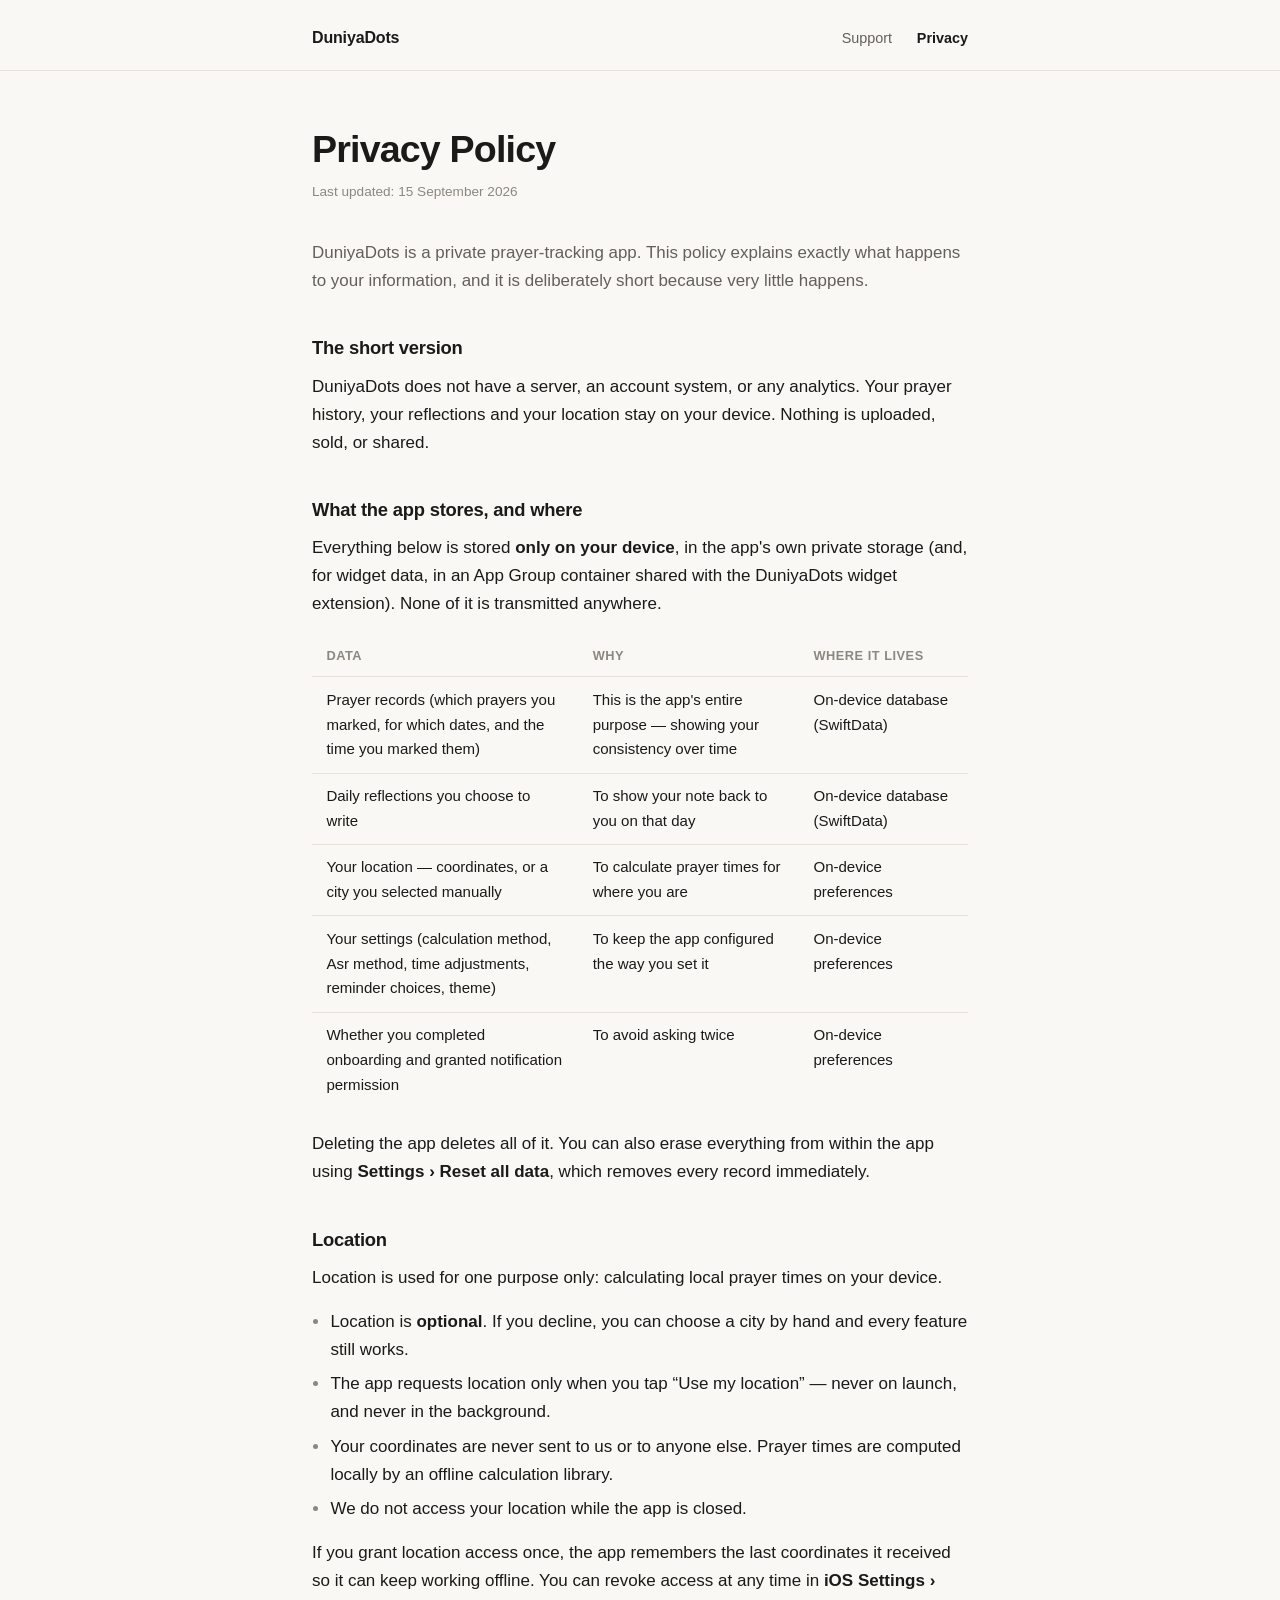
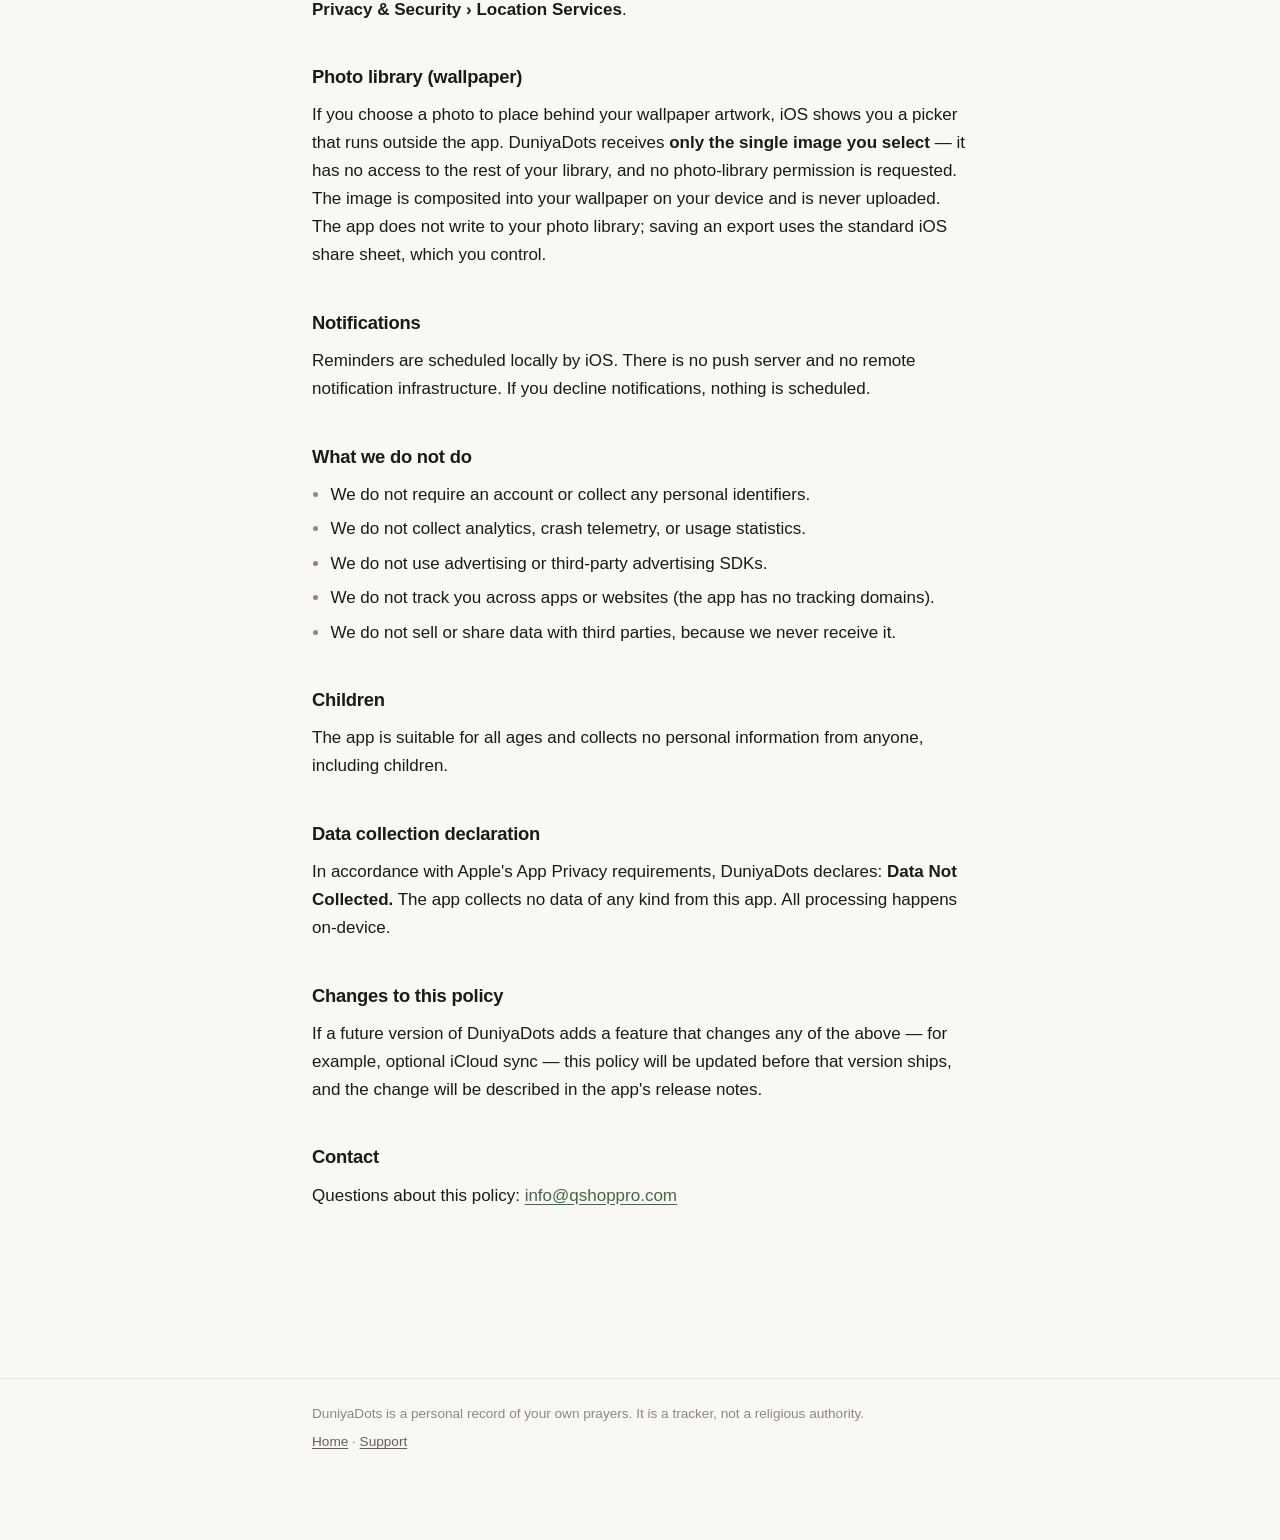
==== privacy/index.html @ 4d612b5b "Publish the DuniyaDots support and privacy pages These are the three pages the App Store listing dep" ====
<!DOCTYPE html>
<html lang="en">
<head>
<meta charset="utf-8">
<meta name="viewport" content="width=device-width, initial-scale=1">
<title>Privacy Policy — DuniyaDots</title>
<meta name="description" content="DuniyaDots collects no data. Your prayer history, reflections and location stay on your device. Here is exactly what is stored and where.">
<link rel="stylesheet" href="../style.css">
</head>
<body>

<header class="site">
  <div class="wrap">
    <a class="brand" href="../">DuniyaDots</a>
    <nav class="site">
      <a href="../support/">Support</a>
      <a href="./" aria-current="page">Privacy</a>
    </nav>
  </div>
</header>

<main class="wrap">

  <h1>Privacy Policy</h1>
  <p class="updated">Last updated: 15 September 2026</p>

  <p class="lede">
    DuniyaDots is a private prayer-tracking app. This policy explains exactly what
    happens to your information, and it is deliberately short because very little
    happens.
  </p>

  <h2>The short version</h2>
  <p>
    DuniyaDots does not have a server, an account system, or any analytics. Your prayer
    history, your reflections and your location stay on your device. Nothing is uploaded,
    sold, or shared.
  </p>

  <h2>What the app stores, and where</h2>
  <p>
    Everything below is stored <strong>only on your device</strong>, in the app's own
    private storage (and, for widget data, in an App Group container shared with the
    DuniyaDots widget extension). None of it is transmitted anywhere.
  </p>

  <div class="table-scroll">
    <table>
      <thead>
        <tr><th>Data</th><th>Why</th><th>Where it lives</th></tr>
      </thead>
      <tbody>
        <tr>
          <td>Prayer records (which prayers you marked, for which dates, and the time you marked them)</td>
          <td>This is the app's entire purpose — showing your consistency over time</td>
          <td>On-device database (SwiftData)</td>
        </tr>
        <tr>
          <td>Daily reflections you choose to write</td>
          <td>To show your note back to you on that day</td>
          <td>On-device database (SwiftData)</td>
        </tr>
        <tr>
          <td>Your location — coordinates, or a city you selected manually</td>
          <td>To calculate prayer times for where you are</td>
          <td>On-device preferences</td>
        </tr>
        <tr>
          <td>Your settings (calculation method, Asr method, time adjustments, reminder choices, theme)</td>
          <td>To keep the app configured the way you set it</td>
          <td>On-device preferences</td>
        </tr>
        <tr>
          <td>Whether you completed onboarding and granted notification permission</td>
          <td>To avoid asking twice</td>
          <td>On-device preferences</td>
        </tr>
      </tbody>
    </table>
  </div>

  <p>
    Deleting the app deletes all of it. You can also erase everything from within the app
    using <strong>Settings › Reset all data</strong>, which removes every record
    immediately.
  </p>

  <h2>Location</h2>
  <p>Location is used for one purpose only: calculating local prayer times on your device.</p>
  <ul>
    <li>Location is <strong>optional</strong>. If you decline, you can choose a city by hand and every feature still works.</li>
    <li>The app requests location only when you tap “Use my location” — never on launch, and never in the background.</li>
    <li>Your coordinates are never sent to us or to anyone else. Prayer times are computed locally by an offline calculation library.</li>
    <li>We do not access your location while the app is closed.</li>
  </ul>
  <p>
    If you grant location access once, the app remembers the last coordinates it received
    so it can keep working offline. You can revoke access at any time in
    <strong>iOS Settings › Privacy &amp; Security › Location Services</strong>.
  </p>

  <h2>Photo library (wallpaper)</h2>
  <p>
    If you choose a photo to place behind your wallpaper artwork, iOS shows you a picker
    that runs outside the app. DuniyaDots receives <strong>only the single image you
    select</strong> — it has no access to the rest of your library, and no photo-library
    permission is requested. The image is composited into your wallpaper on your device
    and is never uploaded. The app does not write to your photo library; saving an export
    uses the standard iOS share sheet, which you control.
  </p>

  <h2>Notifications</h2>
  <p>
    Reminders are scheduled locally by iOS. There is no push server and no remote
    notification infrastructure. If you decline notifications, nothing is scheduled.
  </p>

  <h2>What we do not do</h2>
  <ul>
    <li>We do not require an account or collect any personal identifiers.</li>
    <li>We do not collect analytics, crash telemetry, or usage statistics.</li>
    <li>We do not use advertising or third-party advertising SDKs.</li>
    <li>We do not track you across apps or websites (the app has no tracking domains).</li>
    <li>We do not sell or share data with third parties, because we never receive it.</li>
  </ul>

  <h2>Children</h2>
  <p>
    The app is suitable for all ages and collects no personal information from anyone,
    including children.
  </p>

  <h2>Data collection declaration</h2>
  <p>
    In accordance with Apple's App Privacy requirements, DuniyaDots declares:
    <strong>Data Not Collected.</strong> The app collects no data of any kind from this
    app. All processing happens on-device.
  </p>

  <h2>Changes to this policy</h2>
  <p>
    If a future version of DuniyaDots adds a feature that changes any of the above — for
    example, optional iCloud sync — this policy will be updated before that version ships,
    and the change will be described in the app's release notes.
  </p>

  <h2>Contact</h2>
  <p>Questions about this policy: <a href="mailto:info@qshoppro.com">info@qshoppro.com</a></p>

</main>

<footer class="site">
  <div class="wrap">
    <p>DuniyaDots is a personal record of your own prayers. It is a tracker, not a religious authority.</p>
    <p><a href="../">Home</a> · <a href="../support/">Support</a></p>
  </div>
</footer>

</body>
</html>
---- style.css ----
/* DuniyaDots — support and legal pages.
   Palette follows the app: warm paper and ink, one restrained sage accent.
   No build step, no framework, no JavaScript. */

:root {
  color-scheme: light dark;

  --paper:      #faf8f5;
  --ink:        #1b1a18;
  --ink-soft:   #63605a;
  --ink-faint:  #8b8880;
  --rule:       #e7e2d9;
  --sage:       #466548;
  --sage-wash:  #eef2ed;
  --mark:       #f0ece3;

  --measure: 44rem;
  --step:    clamp(1.1rem, 0.9rem + 1vw, 1.6rem);
}

@media (prefers-color-scheme: dark) {
  :root {
    --paper:     #121311;
    --ink:       #edeae4;
    --ink-soft:  #a6a29a;
    --ink-faint: #7c7870;
    --rule:      #2a2c28;
    --sage:      #96b292;
    --sage-wash: #1a201a;
    --mark:      #23251f;
  }
}

*, *::before, *::after { box-sizing: border-box; }

html { -webkit-text-size-adjust: 100%; }

body {
  margin: 0;
  background: var(--paper);
  color: var(--ink);
  font: 400 17px/1.65 -apple-system, BlinkMacSystemFont, "Segoe UI", Roboto,
        "Helvetica Neue", Arial, sans-serif;
  font-synthesis-weight: none;
  text-rendering: optimizeLegibility;
  -webkit-font-smoothing: antialiased;
}

/* Layout ------------------------------------------------------------------ */

.wrap {
  max-width: var(--measure);
  margin: 0 auto;
  padding: 0 1.5rem 5rem;
}

header.site {
  border-bottom: 1px solid var(--rule);
  margin-bottom: 3.5rem;
}

header.site .wrap {
  padding-bottom: 1.1rem;
  padding-top: 1.5rem;
  display: flex;
  align-items: baseline;
  justify-content: space-between;
  gap: 1rem;
  flex-wrap: wrap;
}

.brand {
  font-size: 1rem;
  font-weight: 590;
  letter-spacing: -0.01em;
  color: var(--ink);
  text-decoration: none;
}

nav.site a {
  color: var(--ink-soft);
  text-decoration: none;
  font-size: 0.9rem;
  margin-left: 1.25rem;
}

nav.site a:hover { color: var(--ink); }
nav.site a[aria-current="page"] { color: var(--ink); font-weight: 560; }

footer.site {
  border-top: 1px solid var(--rule);
  margin-top: 4.5rem;
  padding-top: 1.5rem;
  color: var(--ink-faint);
  font-size: 0.85rem;
}

footer.site a { color: var(--ink-soft); }
footer.site p { margin: 0 0 0.4rem; }

/* Type -------------------------------------------------------------------- */

h1 {
  font-size: clamp(1.7rem, 1.3rem + 1.6vw, 2.35rem);
  line-height: 1.2;
  font-weight: 620;
  letter-spacing: -0.022em;
  margin: 0 0 0.6rem;
  text-wrap: balance;
}

h2 {
  font-size: 1.15rem;
  line-height: 1.35;
  font-weight: 600;
  letter-spacing: -0.012em;
  margin: 2.6rem 0 0.7rem;
  text-wrap: balance;
}

h3 {
  font-size: 1rem;
  font-weight: 600;
  margin: 1.6rem 0 0.4rem;
}

p, ul, ol, dl { margin: 0 0 1rem; }
ul, ol { padding-left: 1.15rem; }
li { margin-bottom: 0.4rem; }
li::marker { color: var(--ink-faint); }

strong { font-weight: 600; }

a { color: var(--sage); text-underline-offset: 0.18em; }
a:hover { text-decoration-thickness: 2px; }

:focus-visible {
  outline: 2px solid var(--sage);
  outline-offset: 2px;
  border-radius: 3px;
}

.lede {
  font-size: 1.06rem;
  color: var(--ink-soft);
  margin-bottom: 2rem;
}

.updated {
  font-size: 0.85rem;
  color: var(--ink-faint);
  margin: 0 0 2.2rem;
}

.eyebrow {
  font-size: 0.75rem;
  font-weight: 620;
  letter-spacing: 0.09em;
  text-transform: uppercase;
  color: var(--ink-faint);
  margin: 0 0 0.5rem;
}

/* The app's signature: five dots. ----------------------------------------- */

.dots {
  display: flex;
  gap: 0.7rem;
  margin: 0 0 1.6rem;
  padding: 0;
  list-style: none;
}

.dots li {
  width: 0.62rem;
  height: 0.62rem;
  border-radius: 50%;
  background: var(--sage);
  margin: 0;
}

.dots li.hollow {
  background: none;
  border: 1.5px solid var(--rule);
}

/* Tables ------------------------------------------------------------------ */

.table-scroll { overflow-x: auto; margin: 0 0 1.4rem; }

table {
  border-collapse: collapse;
  width: 100%;
  font-size: 0.94rem;
}

th, td {
  text-align: left;
  padding: 0.65rem 0.9rem;
  border-bottom: 1px solid var(--rule);
  vertical-align: top;
}

th {
  font-weight: 600;
  font-size: 0.8rem;
  letter-spacing: 0.04em;
  text-transform: uppercase;
  color: var(--ink-faint);
  white-space: nowrap;
}

tbody tr:last-child td { border-bottom: none; }

/* Callouts ---------------------------------------------------------------- */

.note {
  border-left: 3px solid var(--sage);
  background: var(--sage-wash);
  padding: 0.9rem 1.1rem;
  margin: 0 0 1.4rem;
  font-size: 0.96rem;
}

.note p:last-child { margin-bottom: 0; }

/* FAQ --------------------------------------------------------------------- */

details {
  border-bottom: 1px solid var(--rule);
  padding: 0.9rem 0;
}

details:first-of-type { border-top: 1px solid var(--rule); }

summary {
  cursor: pointer;
  font-weight: 560;
  list-style: none;
  display: flex;
  justify-content: space-between;
  gap: 1rem;
  align-items: baseline;
}

summary::-webkit-details-marker { display: none; }

summary::after {
  content: "+";
  color: var(--ink-faint);
  font-weight: 400;
  font-size: 1.15rem;
  line-height: 1;
}

details[open] summary::after { content: "\2013"; }

details > *:not(summary):first-of-type { margin-top: 0.7rem; }
details > *:last-child { margin-bottom: 0.2rem; }

/* Contact block ----------------------------------------------------------- */

.contact {
  border: 1px solid var(--rule);
  padding: 1.2rem 1.35rem;
  margin: 0 0 1.4rem;
}

.contact p { margin: 0; }
.contact .addr {
  font-weight: 600;
  font-size: 1.02rem;
  word-break: break-word;
}

/* Landing extras --------------------------------------------------------- */

.cards {
  display: grid;
  gap: 1rem;
  grid-template-columns: repeat(auto-fit, minmax(14rem, 1fr));
  margin: 0 0 1.4rem;
}

.card {
  border-top: 2px solid var(--rule);
  padding-top: 0.9rem;
}

.card h3 { margin: 0 0 0.35rem; }
.card p { margin: 0; color: var(--ink-soft); font-size: 0.94rem; }

.actions {
  display: flex;
  gap: 0.75rem;
  flex-wrap: wrap;
  margin: 0 0 1rem;
}

.button {
  display: inline-block;
  padding: 0.6rem 1.1rem;
  border-radius: 999px;
  background: var(--sage);
  color: var(--paper);
  text-decoration: none;
  font-size: 0.95rem;
  font-weight: 560;
}

.button.secondary {
  background: none;
  color: var(--ink);
  border: 1px solid var(--rule);
}

@media (prefers-reduced-motion: no-preference) {
  a, .button { transition: color 0.15s ease, background-color 0.15s ease; }
}
@media (prefers-reduced-motion: reduce) {
  * { animation: none !important; transition: none !important; }
}
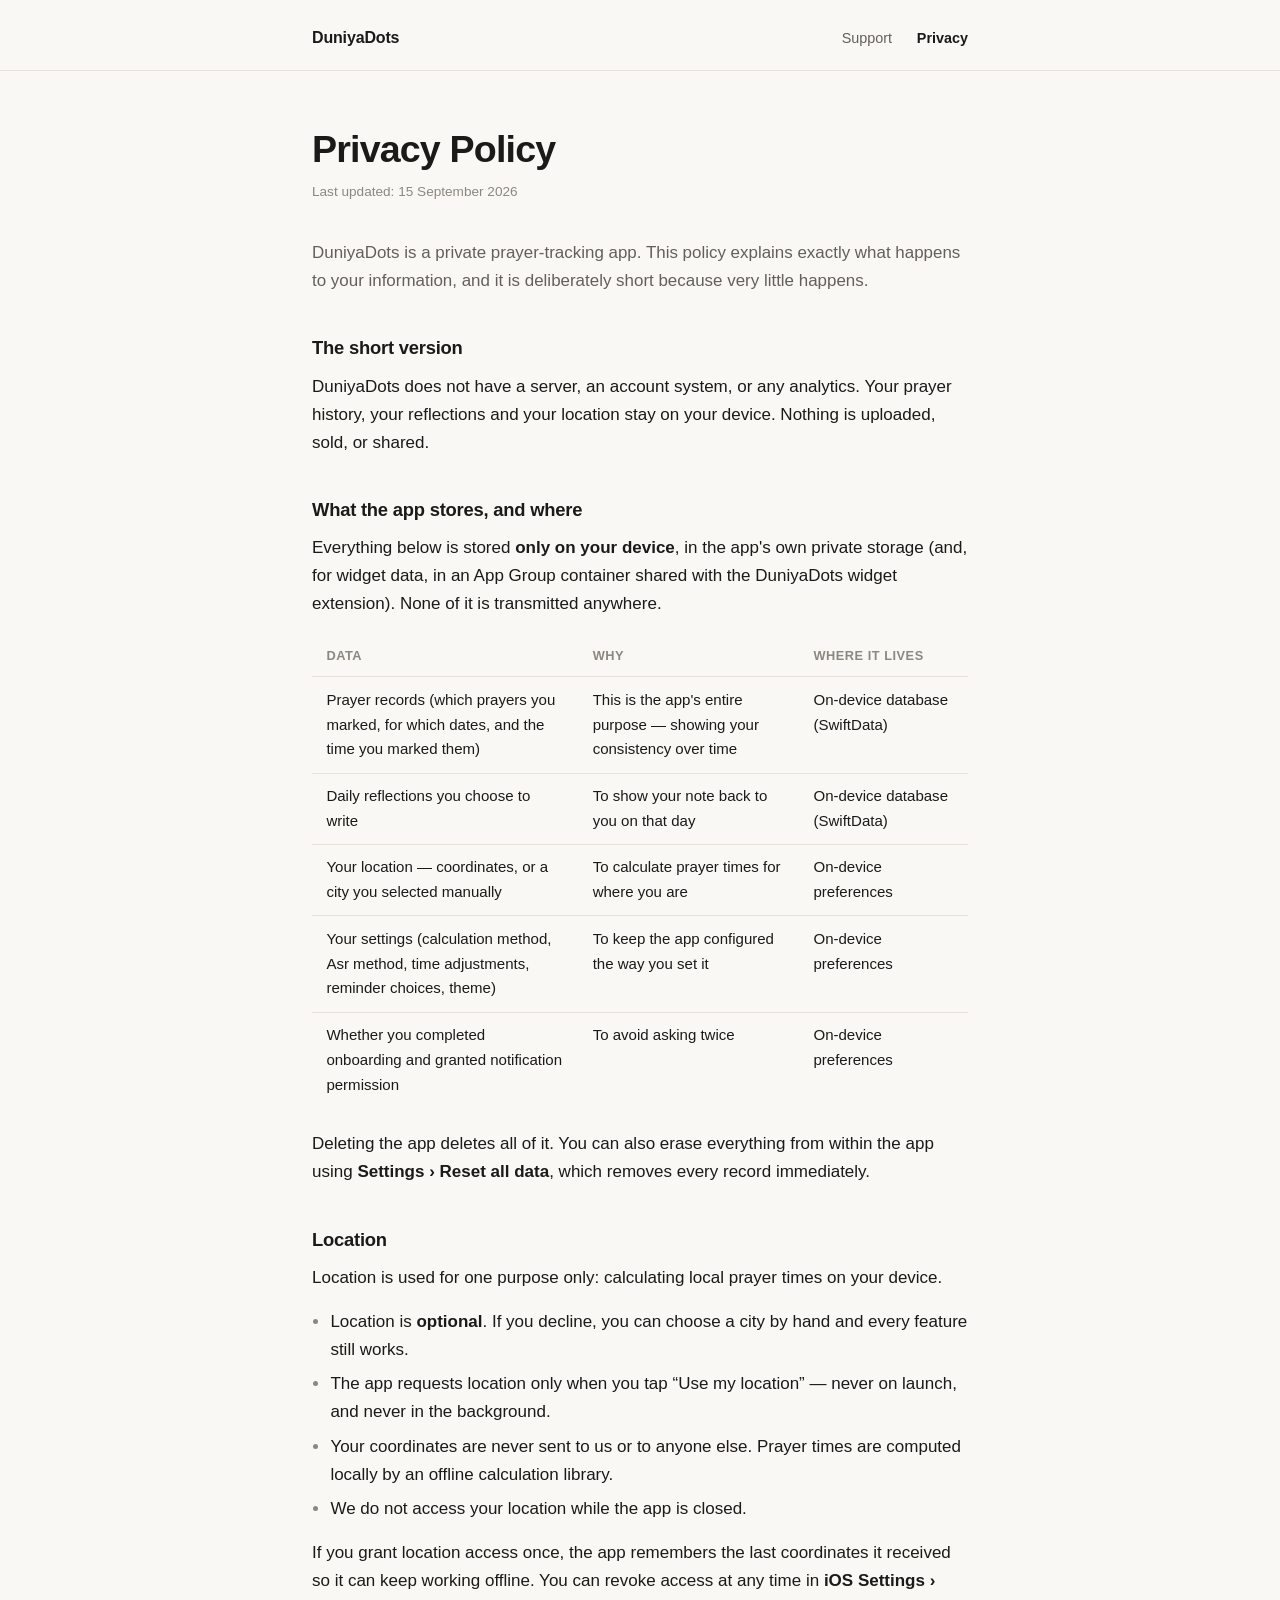
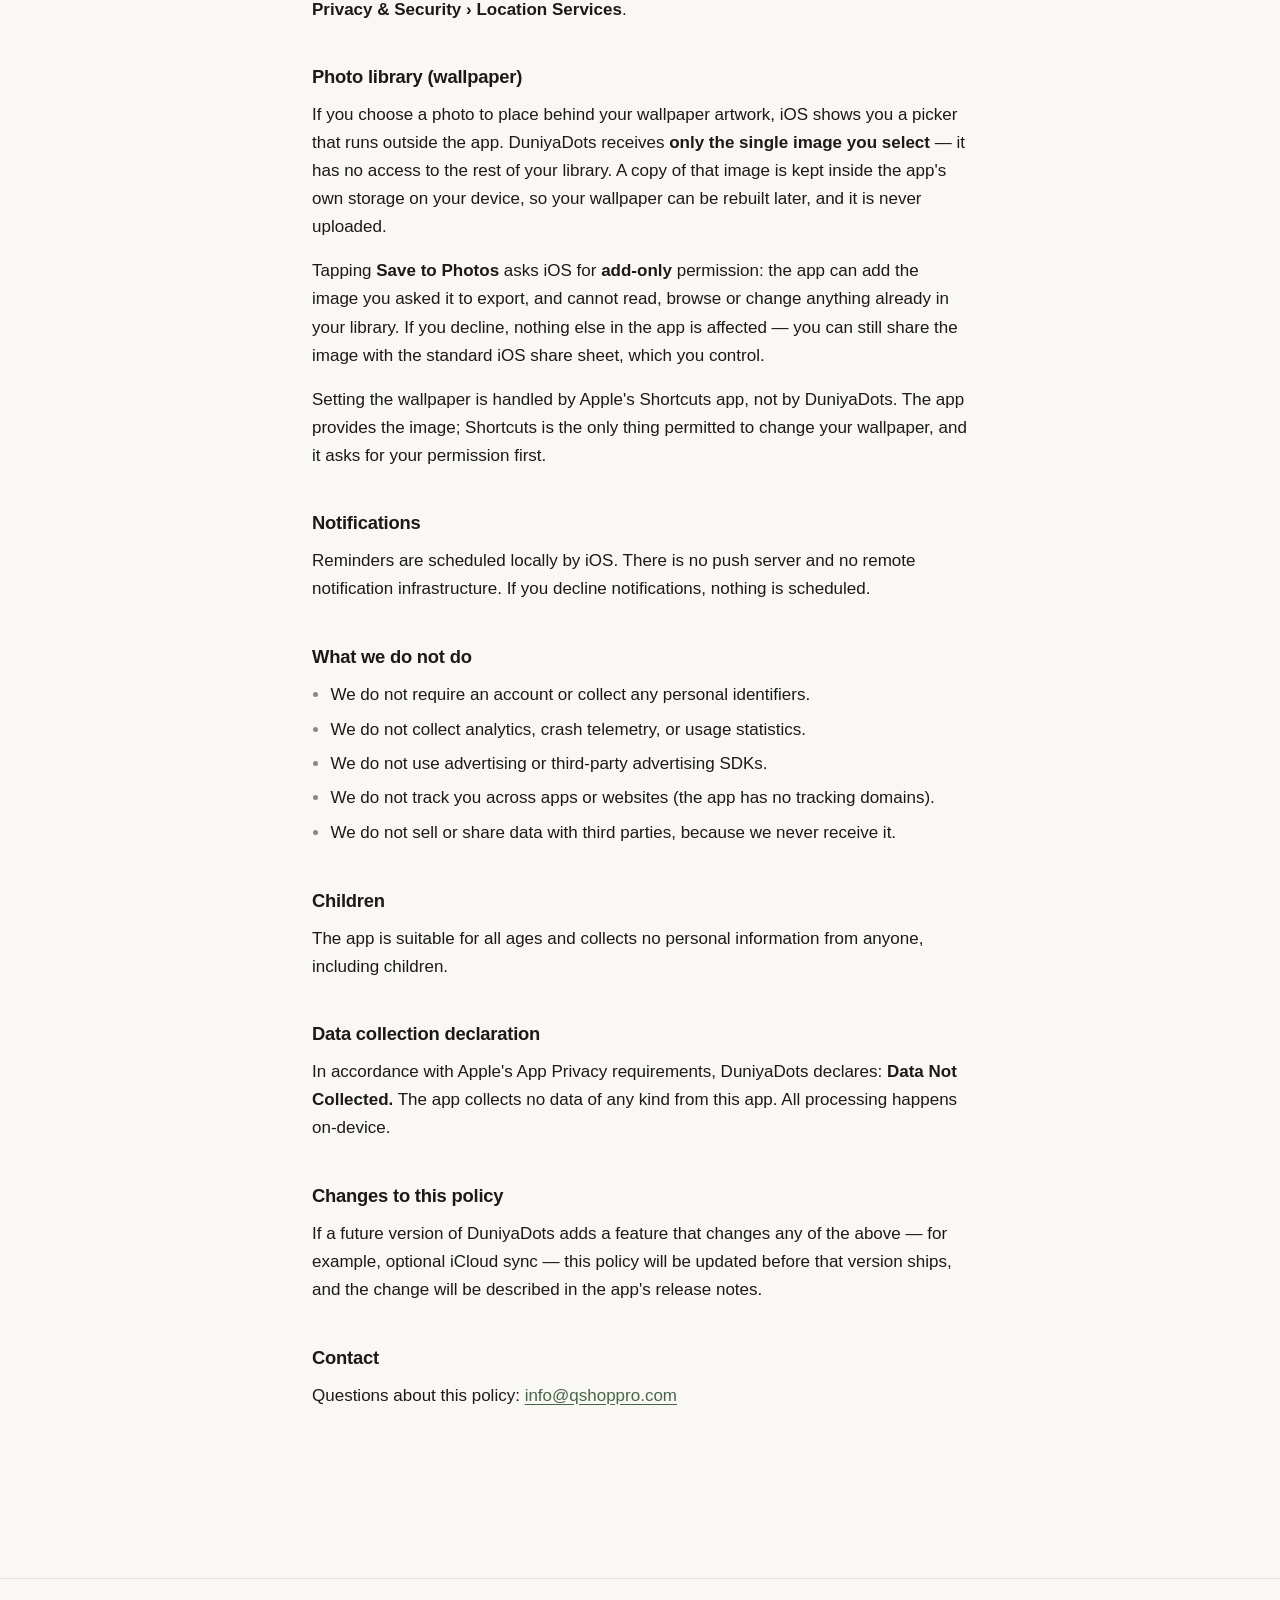
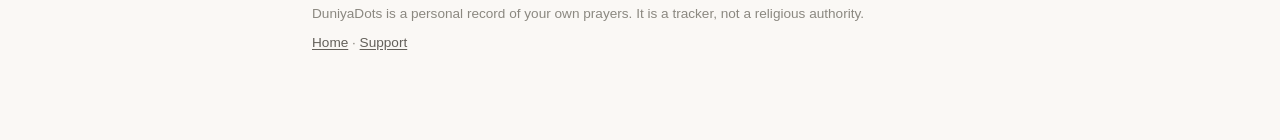
==== commit 62a707ef: "Correct the wallpaper pages now that the app can install it The app gained Save to Photos and a Shor" ====
--- a/privacy/index.html
+++ b/privacy/index.html
@@ -103,10 +103,21 @@
   <p>
     If you choose a photo to place behind your wallpaper artwork, iOS shows you a picker
     that runs outside the app. DuniyaDots receives <strong>only the single image you
-    select</strong> — it has no access to the rest of your library, and no photo-library
-    permission is requested. The image is composited into your wallpaper on your device
-    and is never uploaded. The app does not write to your photo library; saving an export
-    uses the standard iOS share sheet, which you control.
+    select</strong> — it has no access to the rest of your library. A copy of that image
+    is kept inside the app's own storage on your device, so your wallpaper can be rebuilt
+    later, and it is never uploaded.
+  </p>
+  <p>
+    Tapping <strong>Save to Photos</strong> asks iOS for <strong>add-only</strong>
+    permission: the app can add the image you asked it to export, and cannot read,
+    browse or change anything already in your library. If you decline, nothing else in
+    the app is affected — you can still share the image with the standard iOS share
+    sheet, which you control.
+  </p>
+  <p>
+    Setting the wallpaper is handled by Apple's Shortcuts app, not by DuniyaDots. The
+    app provides the image; Shortcuts is the only thing permitted to change your
+    wallpaper, and it asks for your permission first.
   </p>
 
   <h2>Notifications</h2>
